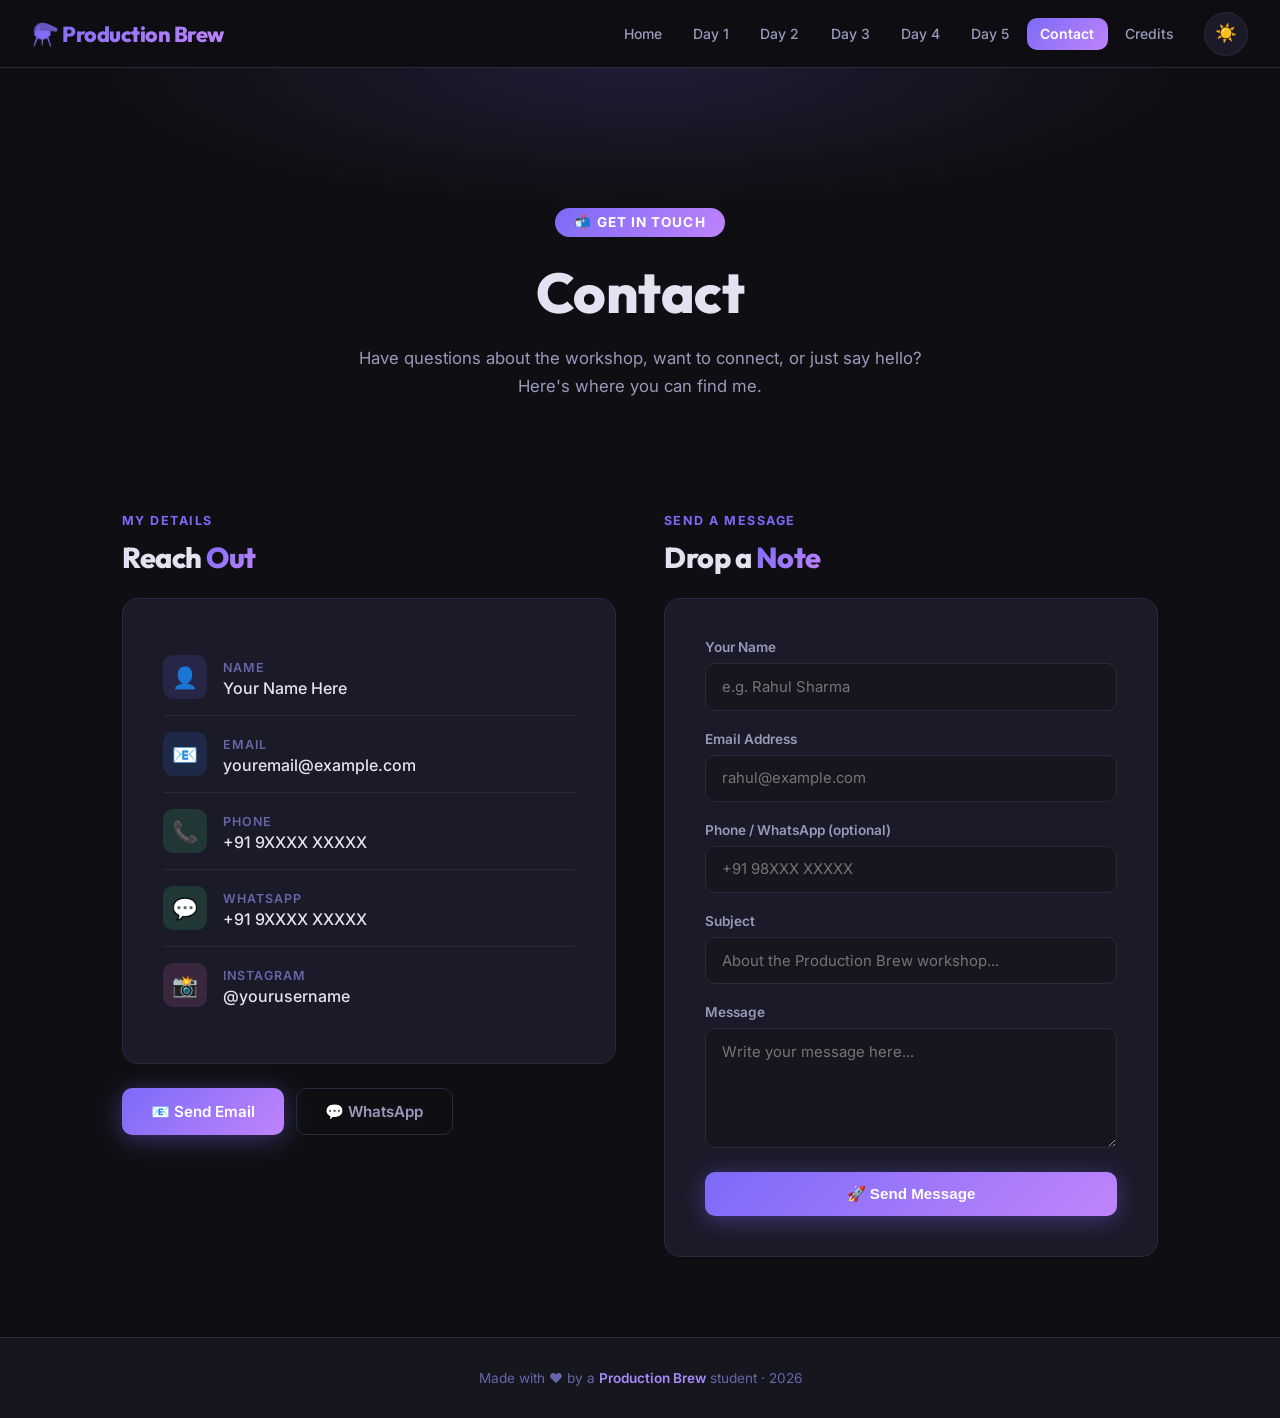
==== contact.html @ 213bcbe6 "initial commit" ====
<!DOCTYPE html>
<html lang="en" data-theme="dark">
<head>
  <meta charset="UTF-8" />
  <meta name="viewport" content="width=device-width, initial-scale=1.0" />
  <title>Contact — Production Brew</title>
  <meta name="description" content="Get in touch — contact details for the Production Brew workshop student." />
  <link rel="stylesheet" href="style.css" />
</head>
<body>

<!-- ===== NAVBAR ===== -->
<nav class="navbar">
  <a href="home.html" class="nav-brand">⚗️ Production Brew</a>
  <div class="nav-right">
    <button class="hamburger" id="hamburger" aria-label="Menu">
      <span></span><span></span><span></span>
    </button>
    <ul class="nav-links nav-menu" id="navMenu">
      <li><a href="home.html">Home</a></li>
      <li><a href="day1.html">Day 1</a></li>
      <li><a href="day2.html">Day 2</a></li>
      <li><a href="day3.html">Day 3</a></li>
      <li><a href="day4.html">Day 4</a></li>
      <li><a href="day5.html">Day 5</a></li>
      <li><a href="contact.html">Contact</a></li>
      <li><a href="credits.html">Credits</a></li>
    </ul>
    <button class="theme-toggle" id="themeToggle" aria-label="Toggle theme">🌙</button>
  </div>
</nav>

<main>

  <!-- ===== PAGE HERO ===== -->
  <div class="day-hero">
    <div class="day-hero-bg"></div>
    <div class="day-number">📬 Get In Touch</div>
    <h1>Contact</h1>
    <p>Have questions about the workshop, want to connect, or just say hello? Here's where you can find me.</p>
  </div>

  <!-- ===== CONTACT GRID ===== -->
  <section class="section" style="padding-top:0;">
    <div class="contact-grid">

      <!-- Contact Info -->
      <div class="fade-in">
        <span class="section-label">My Details</span>
        <h2 class="section-title" style="font-size:1.8rem;margin-bottom:1.5rem;">Reach <span>Out</span></h2>
        <div class="contact-info-card">

          <div class="contact-item">
            <div class="contact-icon purple" style="font-size:1.3rem;">👤</div>
            <div class="contact-item-info">
              <label>Name</label>
              <p>Your Name Here</p>
            </div>
          </div>

          <div class="contact-item">
            <div class="contact-icon blue" style="font-size:1.3rem;">📧</div>
            <div class="contact-item-info">
              <label>Email</label>
              <p>youremail@example.com</p>
            </div>
          </div>

          <div class="contact-item">
            <div class="contact-icon green" style="font-size:1.3rem;">📞</div>
            <div class="contact-item-info">
              <label>Phone</label>
              <p>+91 9XXXX XXXXX</p>
            </div>
          </div>

          <div class="contact-item">
            <div class="contact-icon green" style="font-size:1.3rem;">💬</div>
            <div class="contact-item-info">
              <label>WhatsApp</label>
              <p>+91 9XXXX XXXXX</p>
            </div>
          </div>

          <div class="contact-item">
            <div class="contact-icon pink" style="font-size:1.3rem;">📸</div>
            <div class="contact-item-info">
              <label>Instagram</label>
              <p>@yourusername</p>
            </div>
          </div>

        </div>

        <!-- Social Links -->
        <div style="display:flex;gap:0.75rem;margin-top:1.5rem;flex-wrap:wrap;">
          <a href="mailto:youremail@example.com" class="btn btn-primary" id="emailBtn">📧 Send Email</a>
          <a href="https://wa.me/91XXXXXXXXXX" target="_blank" rel="noopener" class="btn btn-ghost" id="whatsappBtn">💬 WhatsApp</a>
        </div>
      </div>

      <!-- Contact Form -->
      <div class="fade-in fade-in-delay-2">
        <span class="section-label">Send a Message</span>
        <h2 class="section-title" style="font-size:1.8rem;margin-bottom:1.5rem;">Drop a <span>Note</span></h2>
        <div class="contact-form">
          <form id="contactForm" novalidate>

            <div class="form-group">
              <label for="formName">Your Name</label>
              <input type="text" id="formName" name="name" placeholder="e.g. Rahul Sharma" required />
            </div>

            <div class="form-group">
              <label for="formEmail">Email Address</label>
              <input type="email" id="formEmail" name="email" placeholder="rahul@example.com" required />
            </div>

            <div class="form-group">
              <label for="formPhone">Phone / WhatsApp (optional)</label>
              <input type="tel" id="formPhone" name="phone" placeholder="+91 98XXX XXXXX" />
            </div>

            <div class="form-group">
              <label for="formSubject">Subject</label>
              <input type="text" id="formSubject" name="subject" placeholder="About the Production Brew workshop..." />
            </div>

            <div class="form-group">
              <label for="formMessage">Message</label>
              <textarea id="formMessage" name="message" placeholder="Write your message here..." required></textarea>
            </div>

            <button type="submit" class="btn btn-primary" id="submitBtn" style="width:100%;justify-content:center;">
              🚀 Send Message
            </button>

          </form>
        </div>
      </div>

    </div>
  </section>

</main>

<footer class="footer">
  <p>Made with ❤️ by a <span>Production Brew</span> student · 2026</p>
</footer>
<script src="script.js"></script>
</body>
</html>
---- style.css ----
/* ===== FONTS & RESET ===== */
@import url('https://fonts.googleapis.com/css2?family=Inter:wght@300;400;500;600;700;800&family=Outfit:wght@400;600;700;800&display=swap');

*, *::before, *::after { margin: 0; padding: 0; box-sizing: border-box; }

:root {
  --bg: #0f0f13;
  --bg2: #16161e;
  --bg3: #1e1e2e;
  --card: #1a1a28;
  --border: #2a2a3e;
  --accent: #7c6af7;
  --accent2: #a78bfa;
  --accent3: #c084fc;
  --text: #e2e2f0;
  --text2: #9999bb;
  --text3: #6666aa;
  --white: #ffffff;
  --success: #4ade80;
  --warning: #fbbf24;
  --danger: #f87171;
  --shadow: 0 8px 32px rgba(124,106,247,0.15);
  --radius: 16px;
  --radius-sm: 10px;
  --transition: 0.3s cubic-bezier(0.4,0,0.2,1);
  --font: 'Inter', sans-serif;
  --font2: 'Outfit', sans-serif;
}

[data-theme="light"] {
  --bg: #f5f5ff;
  --bg2: #ebebfc;
  --bg3: #e0e0f5;
  --card: #ffffff;
  --border: #d0d0e8;
  --text: #1a1a2e;
  --text2: #444466;
  --text3: #888899;
  --shadow: 0 8px 32px rgba(124,106,247,0.12);
}

html { scroll-behavior: smooth; }

body {
  font-family: var(--font);
  background: var(--bg);
  color: var(--text);
  min-height: 100vh;
  transition: background var(--transition), color var(--transition);
  overflow-x: hidden;
}

/* ===== SCROLLBAR ===== */
::-webkit-scrollbar { width: 6px; }
::-webkit-scrollbar-track { background: var(--bg); }
::-webkit-scrollbar-thumb { background: var(--accent); border-radius: 3px; }

/* ===== NAVBAR ===== */
.navbar {
  position: fixed;
  top: 0; left: 0; right: 0;
  z-index: 1000;
  background: rgba(15,15,19,0.85);
  backdrop-filter: blur(20px);
  -webkit-backdrop-filter: blur(20px);
  border-bottom: 1px solid var(--border);
  padding: 0 2rem;
  height: 68px;
  display: flex;
  align-items: center;
  justify-content: space-between;
  transition: background var(--transition);
}

[data-theme="light"] .navbar {
  background: rgba(245,245,255,0.85);
}

.nav-brand {
  font-family: var(--font2);
  font-size: 1.35rem;
  font-weight: 800;
  background: linear-gradient(135deg, var(--accent), var(--accent3));
  -webkit-background-clip: text;
  -webkit-text-fill-color: transparent;
  background-clip: text;
  text-decoration: none;
  letter-spacing: -0.5px;
}

.nav-links {
  display: flex;
  align-items: center;
  gap: 0.25rem;
  list-style: none;
  flex-wrap: wrap;
}

.nav-links a {
  color: var(--text2);
  text-decoration: none;
  font-size: 0.875rem;
  font-weight: 500;
  padding: 0.45rem 0.85rem;
  border-radius: var(--radius-sm);
  transition: all var(--transition);
  position: relative;
}

.nav-links a:hover {
  color: var(--accent2);
  background: rgba(124,106,247,0.1);
}

.nav-links a.active {
  color: var(--white);
  background: linear-gradient(135deg, var(--accent), var(--accent3));
  font-weight: 600;
}

.nav-right {
  display: flex;
  align-items: center;
  gap: 1rem;
}

.theme-toggle {
  background: var(--card);
  border: 1px solid var(--border);
  color: var(--text);
  width: 44px;
  height: 44px;
  border-radius: 50%;
  display: flex;
  align-items: center;
  justify-content: center;
  cursor: pointer;
  font-size: 1.1rem;
  transition: all var(--transition);
}

.theme-toggle:hover {
  background: var(--accent);
  color: var(--white);
  border-color: var(--accent);
  transform: rotate(20deg);
}

.hamburger {
  display: none;
  flex-direction: column;
  gap: 5px;
  cursor: pointer;
  background: none;
  border: none;
  padding: 4px;
}

.hamburger span {
  width: 24px;
  height: 2px;
  background: var(--text);
  border-radius: 2px;
  transition: all var(--transition);
  display: block;
}

/* ===== HERO ===== */
.hero {
  min-height: 100vh;
  display: flex;
  align-items: center;
  justify-content: center;
  text-align: center;
  padding: 120px 2rem 80px;
  position: relative;
  overflow: hidden;
}

.hero-bg {
  position: absolute;
  inset: 0;
  background: radial-gradient(ellipse 80% 60% at 50% 0%, rgba(124,106,247,0.18) 0%, transparent 70%),
              radial-gradient(ellipse 40% 40% at 80% 80%, rgba(192,132,252,0.1) 0%, transparent 60%);
  pointer-events: none;
}

.hero-content { position: relative; max-width: 800px; margin: 0 auto; }

.hero-badge {
  display: inline-flex;
  align-items: center;
  gap: 0.5rem;
  background: rgba(124,106,247,0.15);
  border: 1px solid rgba(124,106,247,0.3);
  color: var(--accent2);
  padding: 0.4rem 1rem;
  border-radius: 100px;
  font-size: 0.8rem;
  font-weight: 600;
  letter-spacing: 0.05em;
  text-transform: uppercase;
  margin-bottom: 1.5rem;
  animation: fadeInDown 0.8s ease both;
}

.hero h1 {
  font-family: var(--font2);
  font-size: clamp(2.5rem, 6vw, 4.5rem);
  font-weight: 800;
  line-height: 1.1;
  letter-spacing: -1px;
  margin-bottom: 1.25rem;
  animation: fadeInUp 0.8s 0.1s ease both;
}

.hero h1 span {
  background: linear-gradient(135deg, var(--accent), var(--accent3));
  -webkit-background-clip: text;
  -webkit-text-fill-color: transparent;
  background-clip: text;
}

.hero p {
  font-size: 1.15rem;
  color: var(--text2);
  line-height: 1.7;
  max-width: 580px;
  margin: 0 auto 2rem;
  animation: fadeInUp 0.8s 0.2s ease both;
}

.btn {
  display: inline-flex;
  align-items: center;
  gap: 0.5rem;
  padding: 0.8rem 1.8rem;
  border-radius: var(--radius-sm);
  font-size: 0.95rem;
  font-weight: 600;
  text-decoration: none;
  cursor: pointer;
  transition: all var(--transition);
  border: none;
}

.btn-primary {
  background: linear-gradient(135deg, var(--accent), var(--accent3));
  color: var(--white);
  box-shadow: 0 4px 24px rgba(124,106,247,0.4);
}

.btn-primary:hover {
  transform: translateY(-2px);
  box-shadow: 0 8px 32px rgba(124,106,247,0.5);
}

.btn-ghost {
  background: transparent;
  color: var(--text2);
  border: 1px solid var(--border);
}

.btn-ghost:hover {
  background: var(--card);
  color: var(--text);
  border-color: var(--accent);
}

/* ===== MAIN CONTENT ===== */
main { padding-top: 68px; }

.section {
  padding: 80px 2rem;
  max-width: 1100px;
  margin: 0 auto;
}

.section-label {
  display: inline-block;
  color: var(--accent);
  font-size: 0.78rem;
  font-weight: 700;
  text-transform: uppercase;
  letter-spacing: 0.12em;
  margin-bottom: 0.75rem;
}

.section-title {
  font-family: var(--font2);
  font-size: clamp(1.8rem, 4vw, 2.6rem);
  font-weight: 800;
  letter-spacing: -0.5px;
  margin-bottom: 1rem;
  line-height: 1.2;
}

.section-title span {
  background: linear-gradient(135deg, var(--accent), var(--accent3));
  -webkit-background-clip: text;
  -webkit-text-fill-color: transparent;
  background-clip: text;
}

.section-desc {
  color: var(--text2);
  font-size: 1.05rem;
  line-height: 1.75;
  max-width: 700px;
}

/* ===== DIVIDER ===== */
.divider {
  border: none;
  height: 1px;
  background: linear-gradient(90deg, transparent, var(--border), transparent);
  margin: 0 2rem;
}

/* ===== CARDS ===== */
.cards-grid {
  display: grid;
  grid-template-columns: repeat(auto-fit, minmax(280px, 1fr));
  gap: 1.5rem;
  margin-top: 3rem;
}

.card {
  background: var(--card);
  border: 1px solid var(--border);
  border-radius: var(--radius);
  padding: 2rem;
  transition: all var(--transition);
  position: relative;
  overflow: hidden;
}

.card::before {
  content: '';
  position: absolute;
  top: 0; left: 0; right: 0;
  height: 2px;
  background: linear-gradient(90deg, var(--accent), var(--accent3));
  opacity: 0;
  transition: opacity var(--transition);
}

.card:hover {
  transform: translateY(-6px);
  border-color: rgba(124,106,247,0.4);
  box-shadow: var(--shadow);
}

.card:hover::before { opacity: 1; }

.card-icon {
  width: 52px;
  height: 52px;
  background: rgba(124,106,247,0.12);
  border-radius: var(--radius-sm);
  display: flex;
  align-items: center;
  justify-content: center;
  font-size: 1.5rem;
  margin-bottom: 1.25rem;
}

.card h3 {
  font-family: var(--font2);
  font-size: 1.15rem;
  font-weight: 700;
  margin-bottom: 0.5rem;
}

.card p { color: var(--text2); font-size: 0.93rem; line-height: 1.7; }

/* ===== DAY PAGE ===== */
.day-hero {
  padding: 140px 2rem 60px;
  text-align: center;
  position: relative;
  overflow: hidden;
}

.day-hero-bg {
  position: absolute;
  inset: 0;
  background: radial-gradient(ellipse 60% 50% at 50% 0%, rgba(124,106,247,0.15) 0%, transparent 70%);
  pointer-events: none;
}

.day-number {
  display: inline-flex;
  align-items: center;
  gap: 0.5rem;
  background: linear-gradient(135deg, var(--accent), var(--accent3));
  color: var(--white);
  padding: 0.4rem 1.2rem;
  border-radius: 100px;
  font-size: 0.85rem;
  font-weight: 700;
  letter-spacing: 0.08em;
  text-transform: uppercase;
  margin-bottom: 1.25rem;
}

.day-hero h1 {
  font-family: var(--font2);
  font-size: clamp(2rem, 5vw, 3.5rem);
  font-weight: 800;
  letter-spacing: -0.5px;
  margin-bottom: 1rem;
}

.day-hero p {
  color: var(--text2);
  font-size: 1.05rem;
  max-width: 600px;
  margin: 0 auto;
  line-height: 1.7;
}

.day-content { max-width: 900px; margin: 0 auto; padding: 0 2rem 80px; }

.content-block {
  background: var(--card);
  border: 1px solid var(--border);
  border-radius: var(--radius);
  padding: 2.5rem;
  margin-bottom: 2rem;
  transition: all var(--transition);
}

.content-block:hover {
  border-color: rgba(124,106,247,0.35);
  box-shadow: var(--shadow);
}

.block-header {
  display: flex;
  align-items: center;
  gap: 1rem;
  margin-bottom: 1.5rem;
}

.block-icon {
  width: 44px;
  height: 44px;
  background: linear-gradient(135deg, var(--accent), var(--accent3));
  border-radius: var(--radius-sm);
  display: flex;
  align-items: center;
  justify-content: center;
  font-size: 1.2rem;
  flex-shrink: 0;
}

.block-header h2 {
  font-family: var(--font2);
  font-size: 1.3rem;
  font-weight: 700;
}

.content-block p {
  color: var(--text2);
  line-height: 1.8;
  font-size: 0.97rem;
  margin-bottom: 1rem;
}

.content-block p:last-child { margin-bottom: 0; }

.bullet-list {
  list-style: none;
  display: flex;
  flex-direction: column;
  gap: 0.75rem;
  margin-top: 0.5rem;
}

.bullet-list li {
  display: flex;
  align-items: flex-start;
  gap: 0.75rem;
  color: var(--text2);
  font-size: 0.95rem;
  line-height: 1.6;
}

.bullet-list li::before {
  content: '▸';
  color: var(--accent);
  font-size: 0.9rem;
  flex-shrink: 0;
  margin-top: 2px;
}

/* ===== IMAGE GRID ===== */
.image-grid {
  display: grid;
  grid-template-columns: repeat(auto-fit, minmax(260px, 1fr));
  gap: 1.25rem;
  margin-top: 0.5rem;
}

.img-card {
  background: var(--bg3);
  border: 1px solid var(--border);
  border-radius: var(--radius-sm);
  overflow: hidden;
  transition: all var(--transition);
}

.img-card:hover {
  transform: scale(1.02);
  border-color: rgba(124,106,247,0.4);
}

.img-card img {
  width: 100%;
  height: 200px;
  object-fit: cover;
  display: block;
  background: var(--bg3);
}

.img-card-label {
  padding: 0.75rem 1rem;
  font-size: 0.82rem;
  color: var(--text3);
  font-weight: 500;
}

.img-placeholder {
  width: 100%;
  height: 200px;
  display: flex;
  flex-direction: column;
  align-items: center;
  justify-content: center;
  background: linear-gradient(135deg, var(--bg2), var(--bg3));
  color: var(--text3);
  font-size: 2.5rem;
  gap: 0.5rem;
}

.img-placeholder span {
  font-size: 0.8rem;
  font-weight: 500;
}

/* ===== PENDING MESSAGE ===== */
.pending-section {
  max-width: 700px;
  margin: 60px auto;
  padding: 0 2rem;
  text-align: center;
}

.pending-card {
  background: var(--card);
  border: 1px solid var(--border);
  border-radius: var(--radius);
  padding: 4rem 3rem;
  position: relative;
  overflow: hidden;
}

.pending-card::before {
  content: '';
  position: absolute;
  top: 0; left: 0; right: 0;
  height: 3px;
  background: linear-gradient(90deg, var(--accent), var(--accent3));
}

.pending-icon {
  font-size: 3.5rem;
  margin-bottom: 1.25rem;
  display: block;
}

.pending-card h2 {
  font-family: var(--font2);
  font-size: 1.6rem;
  font-weight: 700;
  margin-bottom: 0.75rem;
}

.pending-card p {
  color: var(--text2);
  font-size: 1rem;
  line-height: 1.7;
}

/* ===== STAR RATING ===== */
.rating-section {
  background: var(--card);
  border: 1px solid var(--border);
  border-radius: var(--radius);
  padding: 2.5rem;
  text-align: center;
  transition: all var(--transition);
}

.rating-section:hover {
  border-color: rgba(124,106,247,0.35);
  box-shadow: var(--shadow);
}

.stars-display {
  display: flex;
  justify-content: center;
  gap: 0.5rem;
  margin: 1.25rem 0;
}

.star {
  font-size: 2.5rem;
  cursor: pointer;
  transition: transform 0.2s ease;
  color: #2a2a3e;
  filter: drop-shadow(0 0 0px transparent);
}

.star.filled {
  color: var(--warning);
  filter: drop-shadow(0 0 8px rgba(251,191,36,0.5));
}

.star:hover { transform: scale(1.2); }

.rating-value {
  font-family: var(--font2);
  font-size: 3rem;
  font-weight: 800;
  background: linear-gradient(135deg, var(--warning), #f59e0b);
  -webkit-background-clip: text;
  -webkit-text-fill-color: transparent;
  background-clip: text;
}

.rating-label { color: var(--text2); font-size: 0.9rem; margin-top: 0.25rem; }

/* ===== CONTACT PAGE ===== */
.contact-grid {
  display: grid;
  grid-template-columns: 1fr 1fr;
  gap: 3rem;
  margin-top: 3rem;
  align-items: start;
}

.contact-info-card {
  background: var(--card);
  border: 1px solid var(--border);
  border-radius: var(--radius);
  padding: 2.5rem;
}

.contact-item {
  display: flex;
  align-items: center;
  gap: 1rem;
  padding: 1rem 0;
  border-bottom: 1px solid var(--border);
}

.contact-item:last-child { border-bottom: none; }

.contact-icon {
  width: 44px;
  height: 44px;
  border-radius: var(--radius-sm);
  display: flex;
  align-items: center;
  justify-content: center;
  font-size: 1.2rem;
  flex-shrink: 0;
}

.contact-icon.blue { background: rgba(59,130,246,0.15); }
.contact-icon.green { background: rgba(74,222,128,0.15); }
.contact-icon.purple { background: rgba(124,106,247,0.15); }
.contact-icon.pink { background: rgba(244,114,182,0.15); }
.contact-icon.orange { background: rgba(251,146,60,0.15); }

.contact-item-info label { font-size: 0.78rem; color: var(--text3); font-weight: 600; text-transform: uppercase; letter-spacing: 0.08em; }
.contact-item-info p { color: var(--text); font-weight: 500; margin-top: 2px; }

.contact-form {
  background: var(--card);
  border: 1px solid var(--border);
  border-radius: var(--radius);
  padding: 2.5rem;
}

.form-group { margin-bottom: 1.25rem; }

.form-group label {
  display: block;
  font-size: 0.85rem;
  font-weight: 600;
  color: var(--text2);
  margin-bottom: 0.5rem;
}

.form-group input,
.form-group textarea {
  width: 100%;
  background: var(--bg2);
  border: 1px solid var(--border);
  border-radius: var(--radius-sm);
  padding: 0.85rem 1rem;
  color: var(--text);
  font-family: var(--font);
  font-size: 0.93rem;
  transition: all var(--transition);
  outline: none;
}

.form-group input:focus,
.form-group textarea:focus {
  border-color: var(--accent);
  box-shadow: 0 0 0 3px rgba(124,106,247,0.15);
}

.form-group textarea { height: 120px; resize: vertical; }

/* ===== CREDITS ===== */
.credits-card {
  background: var(--card);
  border: 1px solid var(--border);
  border-radius: var(--radius);
  padding: 3rem;
  text-align: center;
  max-width: 650px;
  margin: 3rem auto;
}

.credits-avatar {
  width: 100px;
  height: 100px;
  background: linear-gradient(135deg, var(--accent), var(--accent3));
  border-radius: 50%;
  margin: 0 auto 1.5rem;
  display: flex;
  align-items: center;
  justify-content: center;
  font-size: 2.5rem;
}

.credits-card h3 { font-family: var(--font2); font-size: 1.3rem; font-weight: 700; margin-bottom: 0.5rem; }
.credits-card p { color: var(--text2); line-height: 1.7; }
.credits-badge {
  display: inline-block;
  background: rgba(124,106,247,0.15);
  color: var(--accent2);
  padding: 0.3rem 0.8rem;
  border-radius: 100px;
  font-size: 0.78rem;
  font-weight: 600;
  margin: 0.5rem 0.25rem 0;
  border: 1px solid rgba(124,106,247,0.25);
}

/* ===== FOOTER ===== */
.footer {
  background: var(--bg2);
  border-top: 1px solid var(--border);
  padding: 2rem;
  text-align: center;
  color: var(--text3);
  font-size: 0.85rem;
}

.footer span { color: var(--accent2); font-weight: 600; }

/* ===== ANIMATIONS ===== */
@keyframes fadeInDown {
  from { opacity: 0; transform: translateY(-20px); }
  to { opacity: 1; transform: translateY(0); }
}

@keyframes fadeInUp {
  from { opacity: 0; transform: translateY(30px); }
  to { opacity: 1; transform: translateY(0); }
}

@keyframes fadeIn { from { opacity: 0; } to { opacity: 1; } }

@keyframes pulse {
  0%, 100% { transform: scale(1); }
  50% { transform: scale(1.05); }
}

.fade-in {
  opacity: 0;
  transform: translateY(30px);
  transition: opacity 0.7s ease, transform 0.7s ease;
}

.fade-in.visible {
  opacity: 1;
  transform: translateY(0);
}

.fade-in-delay-1 { transition-delay: 0.1s; }
.fade-in-delay-2 { transition-delay: 0.2s; }
.fade-in-delay-3 { transition-delay: 0.3s; }
.fade-in-delay-4 { transition-delay: 0.4s; }

/* ===== MOBILE NAV ===== */
@media (max-width: 900px) {
  .hamburger { display: flex; }

  .nav-menu {
    position: fixed;
    top: 68px; left: 0; right: 0;
    background: var(--bg2);
    border-bottom: 1px solid var(--border);
    padding: 1rem;
    flex-direction: column;
    gap: 0.25rem;
    transform: translateY(-110%);
    opacity: 0;
    transition: all var(--transition);
    pointer-events: none;
  }

  .nav-menu.open {
    transform: translateY(0);
    opacity: 1;
    pointer-events: all;
  }

  .nav-links { flex-direction: column; width: 100%; }
  .nav-links a { display: block; width: 100%; padding: 0.75rem 1rem; }

  .contact-grid { grid-template-columns: 1fr; }
}

@media (max-width: 600px) {
  .section { padding: 60px 1.25rem; }
  .day-content { padding: 0 1.25rem 60px; }
  .content-block { padding: 1.75rem; }
  .contact-info-card, .contact-form { padding: 1.75rem; }
  .hero { padding: 120px 1.25rem 60px; }
}

/* ===== UTILITIES ===== */
.text-gradient {
  background: linear-gradient(135deg, var(--accent), var(--accent3));
  -webkit-background-clip: text;
  -webkit-text-fill-color: transparent;
  background-clip: text;
}

.tag {
  display: inline-block;
  background: rgba(124,106,247,0.12);
  color: var(--accent2);
  border: 1px solid rgba(124,106,247,0.2);
  padding: 0.25rem 0.7rem;
  border-radius: 100px;
  font-size: 0.78rem;
  font-weight: 600;
}

.tag-list { display: flex; flex-wrap: wrap; gap: 0.5rem; margin-top: 1rem; }

.highlight-box {
  background: rgba(124,106,247,0.08);
  border: 1px solid rgba(124,106,247,0.2);
  border-left: 4px solid var(--accent);
  border-radius: 0 var(--radius-sm) var(--radius-sm) 0;
  padding: 1rem 1.25rem;
  margin: 1rem 0;
  color: var(--text2);
  font-size: 0.95rem;
  line-height: 1.7;
  font-style: italic;
}
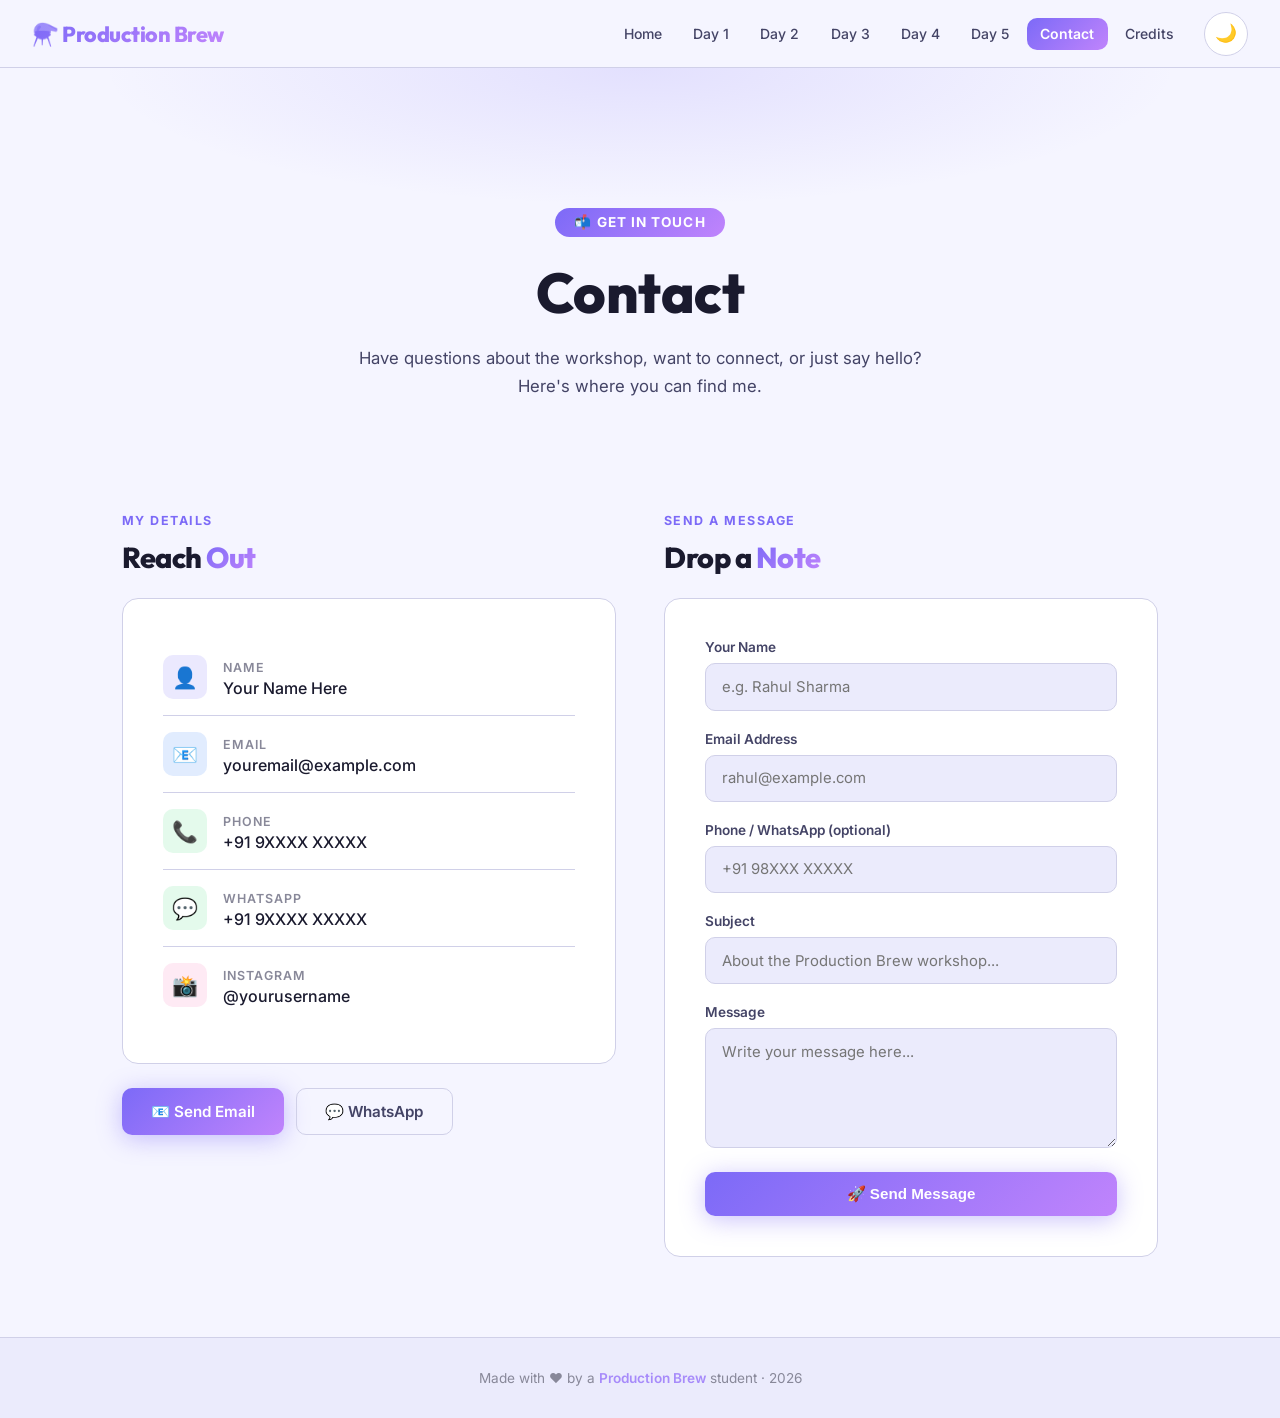
==== commit d97b264c: "fix links + light mode + remove bold" ====
--- a/contact.html
+++ b/contact.html
@@ -1,5 +1,5 @@
-<!DOCTYPE html>
-<html lang="en" data-theme="dark">
+﻿<!DOCTYPE html>
+<html lang="en" data-theme="light">
 <head>
   <meta charset="UTF-8" />
   <meta name="viewport" content="width=device-width, initial-scale=1.0" />
@@ -11,13 +11,13 @@
 
 <!-- ===== NAVBAR ===== -->
 <nav class="navbar">
-  <a href="home.html" class="nav-brand">⚗️ Production Brew</a>
+  <a href="index.html" class="nav-brand">⚗️ Production Brew</a>
   <div class="nav-right">
     <button class="hamburger" id="hamburger" aria-label="Menu">
       <span></span><span></span><span></span>
     </button>
     <ul class="nav-links nav-menu" id="navMenu">
-      <li><a href="home.html">Home</a></li>
+      <li><a href="index.html">Home</a></li>
       <li><a href="day1.html">Day 1</a></li>
       <li><a href="day2.html">Day 2</a></li>
       <li><a href="day3.html">Day 3</a></li>
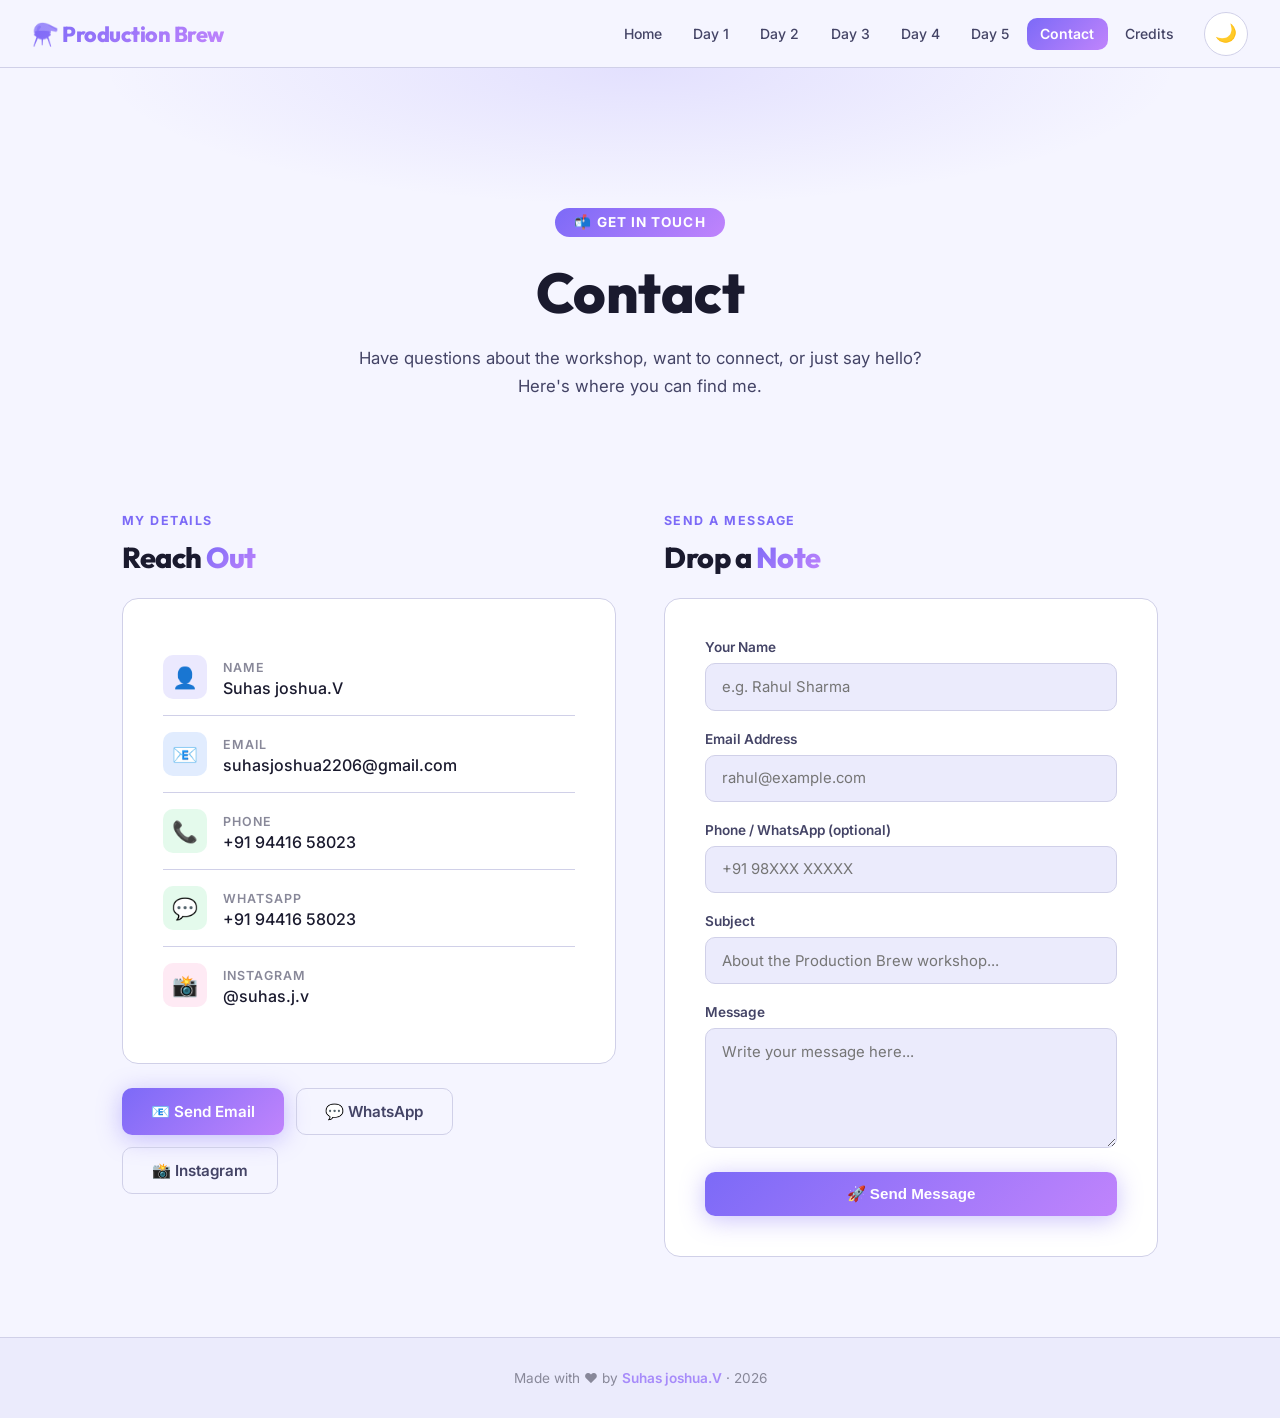
==== commit a410d4eb: "update contact details and name" ====
--- a/contact.html
+++ b/contact.html
@@ -1,10 +1,10 @@
-﻿<!DOCTYPE html>
+<!DOCTYPE html>
 <html lang="en" data-theme="light">
 <head>
   <meta charset="UTF-8" />
   <meta name="viewport" content="width=device-width, initial-scale=1.0" />
   <title>Contact — Production Brew</title>
-  <meta name="description" content="Get in touch — contact details for the Production Brew workshop student." />
+  <meta name="description" content="Get in touch — contact details for Suhas joshua.V, Production Brew workshop." />
   <link rel="stylesheet" href="style.css" />
 </head>
 <body>
@@ -54,7 +54,7 @@
             <div class="contact-icon purple" style="font-size:1.3rem;">👤</div>
             <div class="contact-item-info">
               <label>Name</label>
-              <p>Your Name Here</p>
+              <p>Suhas joshua.V</p>
             </div>
           </div>
 
@@ -62,7 +62,7 @@
             <div class="contact-icon blue" style="font-size:1.3rem;">📧</div>
             <div class="contact-item-info">
               <label>Email</label>
-              <p>youremail@example.com</p>
+              <p><a href="mailto:suhasjoshua2206@gmail.com" style="color:inherit;text-decoration:none;">suhasjoshua2206@gmail.com</a></p>
             </div>
           </div>
 
@@ -70,7 +70,7 @@
             <div class="contact-icon green" style="font-size:1.3rem;">📞</div>
             <div class="contact-item-info">
               <label>Phone</label>
-              <p>+91 9XXXX XXXXX</p>
+              <p><a href="tel:9441658023" style="color:inherit;text-decoration:none;">+91 94416 58023</a></p>
             </div>
           </div>
 
@@ -78,7 +78,7 @@
             <div class="contact-icon green" style="font-size:1.3rem;">💬</div>
             <div class="contact-item-info">
               <label>WhatsApp</label>
-              <p>+91 9XXXX XXXXX</p>
+              <p><a href="https://wa.me/919441658023" target="_blank" rel="noopener" style="color:inherit;text-decoration:none;">+91 94416 58023</a></p>
             </div>
           </div>
 
@@ -86,7 +86,7 @@
             <div class="contact-icon pink" style="font-size:1.3rem;">📸</div>
             <div class="contact-item-info">
               <label>Instagram</label>
-              <p>@yourusername</p>
+              <p><a href="https://www.instagram.com/suhas.j.v/" target="_blank" rel="noopener" style="color:inherit;text-decoration:none;">@suhas.j.v</a></p>
             </div>
           </div>
 
@@ -94,8 +94,9 @@
 
         <!-- Social Links -->
         <div style="display:flex;gap:0.75rem;margin-top:1.5rem;flex-wrap:wrap;">
-          <a href="mailto:youremail@example.com" class="btn btn-primary" id="emailBtn">📧 Send Email</a>
-          <a href="https://wa.me/91XXXXXXXXXX" target="_blank" rel="noopener" class="btn btn-ghost" id="whatsappBtn">💬 WhatsApp</a>
+          <a href="mailto:suhasjoshua2206@gmail.com" class="btn btn-primary" id="emailBtn">📧 Send Email</a>
+          <a href="https://wa.me/919441658023" target="_blank" rel="noopener" class="btn btn-ghost" id="whatsappBtn">💬 WhatsApp</a>
+          <a href="https://www.instagram.com/suhas.j.v/" target="_blank" rel="noopener" class="btn btn-ghost" id="instaBtn">📸 Instagram</a>
         </div>
       </div>
 
@@ -145,7 +146,7 @@
 </main>
 
 <footer class="footer">
-  <p>Made with ❤️ by a <span>Production Brew</span> student · 2026</p>
+  <p>Made with ❤️ by <span>Suhas joshua.V</span> · 2026</p>
 </footer>
 <script src="script.js"></script>
 </body>
--- a/style.css
+++ b/style.css
@@ -2,6 +2,9 @@
 @import url('https://fonts.googleapis.com/css2?family=Inter:wght@300;400;500;600;700;800&family=Outfit:wght@400;600;700;800&display=swap');
 
 *, *::before, *::after { margin: 0; padding: 0; box-sizing: border-box; }
+
+/* Prevent bold elements from ever breaking inline flow */
+strong, b { display: inline !important; font-weight: 600; }
 
 :root {
   --bg: #0f0f13;
